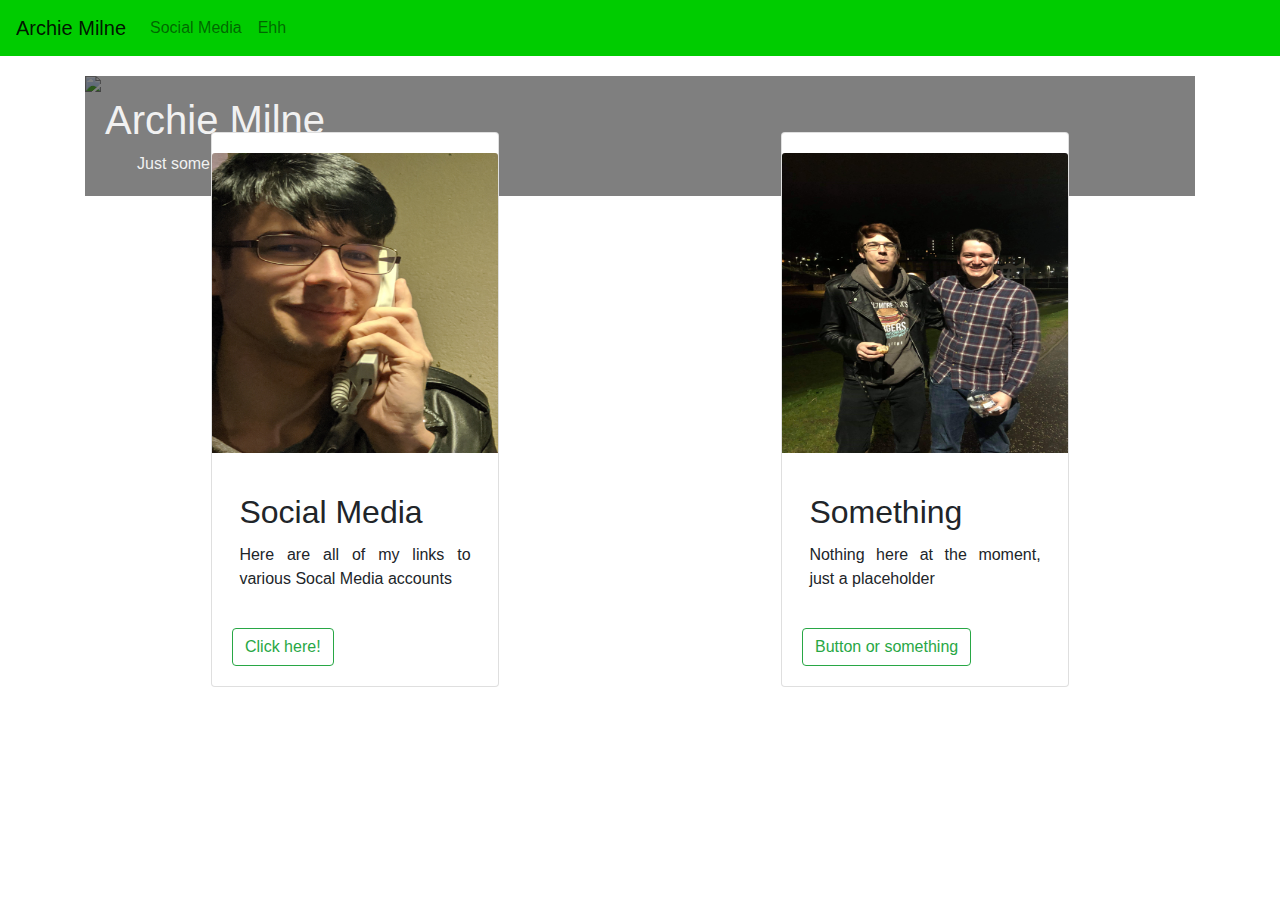
==== index.html @ 441029e2 "1" ====
<!doctype html>
<html lang="en">

<head>
  <title>Home</title>
  <meta charset="utf-8">
  <meta name="viewport" content="width=device-width, initial-scale=1, shrink-to-fit=no">

  <link rel="stylesheet" href="https://stackpath.bootstrapcdn.com/bootstrap/4.3.1/css/bootstrap.min.css" integrity="sha384-ggOyR0iXCbMQv3Xipma34MD+dH/1fQ784/j6cY/iJTQUOhcWr7x9JvoRxT2MZw1T" crossorigin="anonymous">
  <link rel="stylesheet" href="style.css">
</head>

<body>
  <nav class="navbar sticky-top navbar-expand-lg navbar-light">
    <a class="navbar-brand" href="index.html">
      Archie Milne
    </a>
    <button class="navbar-toggler" type="button" data-toggle="collapse" data-target="#navbarNavAltMarkup" aria-controls="navbarNavAltMarkup" aria-expanded="false" aria-label="Toggle navigation">
      <span class="navbar-toggler-icon"></span>
    </button>
    <div class="collapse navbar-collapse" id="navbarNavAltMarkup">
      <div class="navbar-nav">
        <a class="nav-item nav-link" href="social.html">Social Media</a>
        <a class="nav-item nav-link" href="ehh.html">Ehh</a>
      </div>
    </div>
  </nav>

  <main role="main" class="container">
    <div>
      <div class="infoImageMain">
        <img class="centimg" src="images/image1.jpg">
        <div class="content">
          <h1>Archie Milne</h1>
          <p>Just some filler text or something who knows?</p>
        </div>
      </div>

      <div class="row">
        <div class="card cardSpacing" style="width: 18rem;">
          <img src="./images/image2.jpg" class="centimg2 card-img-top" alt="Socal image">
          <div class="card-body">
            <h2 class="card-title">Social Media</h2>
            <p class="card-text">Here are all of my links to various Socal Media accounts
            </p>
            <pre> </pre>
            <a href="social.html" class="btn btn-outline-success">Click here!</a>
          </div>
        </div>
        <div class="card cardSpacing" style="width: 18rem;">
          <img src="./images/image3.jpeg" class="centimg2 card-img-top" alt="ehh who knows?">
          <div class="card-body">
            <h2 class="card-title">Something</h2>
            <p class="card-text">Nothing here at the moment, just a placeholder
            </p>
            <pre> </pre>
            <a href="ehh.html" class="btn btn-outline-success">Button or something</a>
          </div>
        </div>
      </div>
    </div>


    </div>
  </main>
  <script src="https://code.jquery.com/jquery-3.3.1.slim.min.js" integrity="sha384-q8i/X+965DzO0rT7abK41JStQIAqVgRVzpbzo5smXKp4YfRvH+8abtTE1Pi6jizo" crossorigin="anonymous"></script>
  <script src="https://cdnjs.cloudflare.com/ajax/libs/popper.js/1.14.7/umd/popper.min.js" integrity="sha384-UO2eT0CpHqdSJQ6hJty5KVphtPhzWj9WO1clHTMGa3JDZwrnQq4sF86dIHNDz0W1" crossorigin="anonymous"></script>
  <script src="https://stackpath.bootstrapcdn.com/bootstrap/4.3.1/js/bootstrap.min.js" integrity="sha384-JjSmVgyd0p3pXB1rRibZUAYoIIy6OrQ6VrjIEaFf/nJGzIxFDsf4x0xIM+B07jRM" crossorigin="anonymous"></script>
</body>

</html>
---- style.css ----
img{
  max-width: 100%;
  height: auto;
}
.navbar{
   background-color: #00cc00;
}
.centimg, .centimg2{
  display: block;
  margin:20px auto;
  scale:auto;
}
.centimg2{
  max-width: 100%;
  max-height: 300px;
}
.centre{
  display: block;
  margin-left: auto;
  margin-right: auto;
  max-width: 100%;
  height: auto;
}
h2{
  margin:0% 3%
}
p{
  margin:0% 3%;
  text-align: justify;

}
p.index {
  padding: 5%,0%;
  text-align: justify;
}
.infoImageMain{
  position: relative;
  max-width: auto;
  max-height: auto;
  margin:0 auto;
}
.infoImageMain .content{
  position: absolute;
  top:0;
  background: rgb(0, 0, 0);
  background: rgba(0, 0, 0, 0.5);
  color: #f1f1f1;
  width: 100%;
  padding: 20px;
}
::selection{
  color: white;
  background: #00cc00;
}
::-moz-selection{ /* selection for firefox*/
  color: white;
  background: #00cc00;
}
button{
  text-align: center
}
a .button{
  margin:auto;
}
.cardSpacing{
  /*this is mainly for the larger layouts where they need to be inline with the main photo*/
  display: block;
  margin:20px auto;
  scale:auto;
  max-width: 100%
}
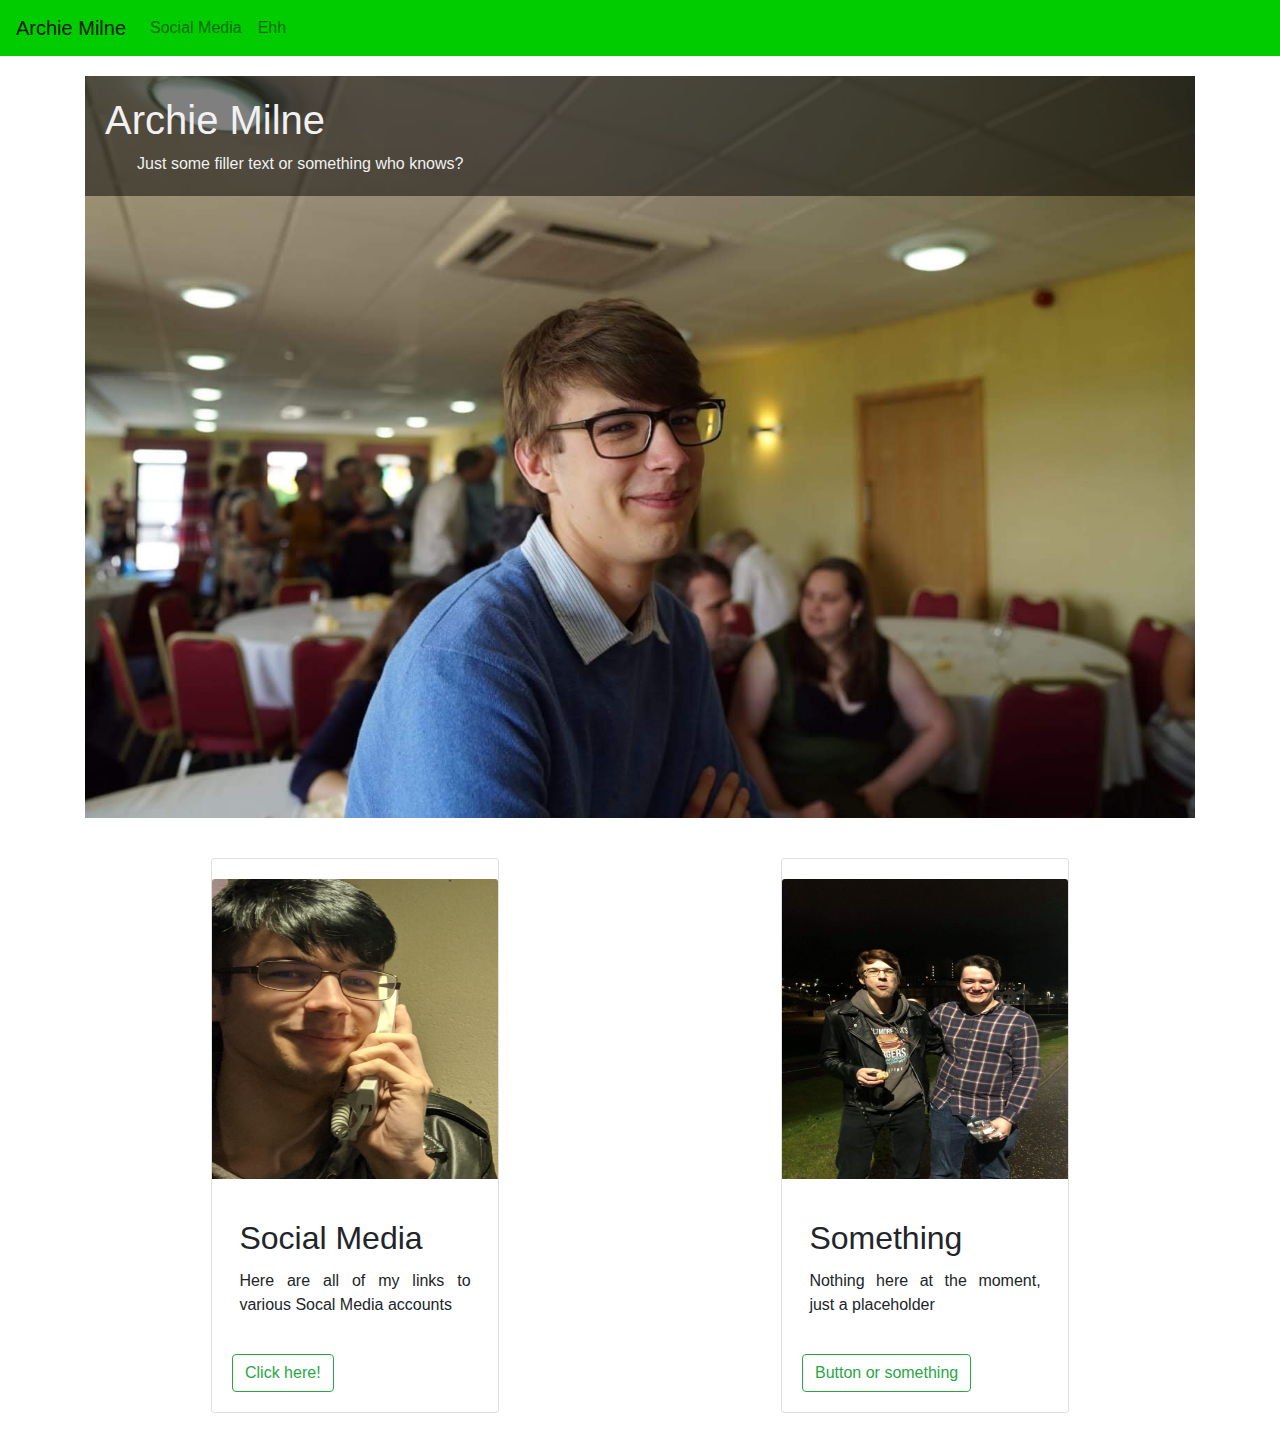
==== commit 807997d4: "hawtfixx" ====
--- a/index.html
+++ b/index.html
@@ -29,7 +29,7 @@
   <main role="main" class="container">
     <div>
       <div class="infoImageMain">
-        <img class="centimg" src="images/image1.jpg">
+        <img class="centimg" src="images/image1.JPG">
         <div class="content">
           <h1>Archie Milne</h1>
           <p>Just some filler text or something who knows?</p>
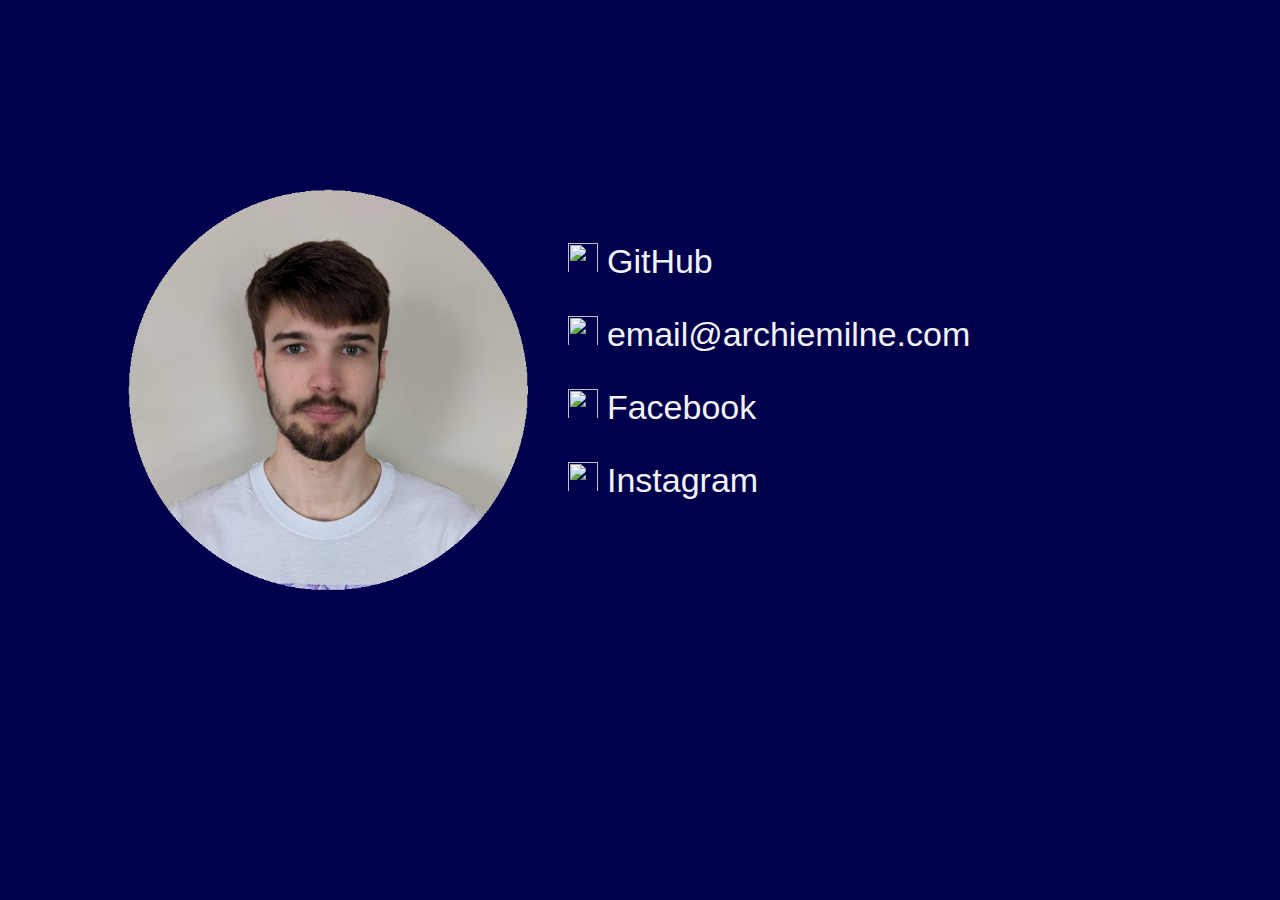
==== commit 50947f47: "may 2022" ====
--- a/index.html
+++ b/index.html
@@ -1,71 +1,23 @@
 <!doctype html>
 <html lang="en">
-
 <head>
-  <title>Home</title>
   <meta charset="utf-8">
   <meta name="viewport" content="width=device-width, initial-scale=1, shrink-to-fit=no">
-
-  <link rel="stylesheet" href="https://stackpath.bootstrapcdn.com/bootstrap/4.3.1/css/bootstrap.min.css" integrity="sha384-ggOyR0iXCbMQv3Xipma34MD+dH/1fQ784/j6cY/iJTQUOhcWr7x9JvoRxT2MZw1T" crossorigin="anonymous">
   <link rel="stylesheet" href="style.css">
 </head>
-
 <body>
-  <nav class="navbar sticky-top navbar-expand-lg navbar-light">
-    <a class="navbar-brand" href="index.html">
-      Archie Milne
-    </a>
-    <button class="navbar-toggler" type="button" data-toggle="collapse" data-target="#navbarNavAltMarkup" aria-controls="navbarNavAltMarkup" aria-expanded="false" aria-label="Toggle navigation">
-      <span class="navbar-toggler-icon"></span>
-    </button>
-    <div class="collapse navbar-collapse" id="navbarNavAltMarkup">
-      <div class="navbar-nav">
-        <a class="nav-item nav-link" href="social.html">Social Media</a>
-        <a class="nav-item nav-link" href="ehh.html">Ehh</a>
-      </div>
-    </div>
-  </nav>
-
-  <main role="main" class="container">
-    <div>
-      <div class="infoImageMain">
-        <img class="centimg" src="images/image1.JPG">
-        <div class="content">
-          <h1>Archie Milne</h1>
-          <p>Just some filler text or something who knows?</p>
-        </div>
-      </div>
-
-      <div class="row">
-        <div class="card cardSpacing" style="width: 18rem;">
-          <img src="./images/image2.jpg" class="centimg2 card-img-top" alt="Socal image">
-          <div class="card-body">
-            <h2 class="card-title">Social Media</h2>
-            <p class="card-text">Here are all of my links to various Socal Media accounts
-            </p>
-            <pre> </pre>
-            <a href="social.html" class="btn btn-outline-success">Click here!</a>
-          </div>
-        </div>
-        <div class="card cardSpacing" style="width: 18rem;">
-          <img src="./images/image3.jpeg" class="centimg2 card-img-top" alt="ehh who knows?">
-          <div class="card-body">
-            <h2 class="card-title">Something</h2>
-            <p class="card-text">Nothing here at the moment, just a placeholder
-            </p>
-            <pre> </pre>
-            <a href="ehh.html" class="btn btn-outline-success">Button or something</a>
-          </div>
-        </div>
-      </div>
-    </div>
-
-
-    </div>
+<div id="all">
+<!-- TODO Fix mobile view -->
+	<div id="picture">
+		<img src="images/me.png" alt="A nice photo of me" height="100%" width="100%">
+	</div>
+    <div id="links">
+		<p><img src="images/github.svg" height="30px" width="30px"><a href="https://github.com/archiemilne"> GitHub</a></p>
+		<p><img src="images/gmail.svg" height="30px" width="30px"> email@archiemilne.com</p>
+		<p><img src="images/facebook.svg" height="30px" width="30px"><a href="https://www.facebook.com/archie.milne"> Facebook</a></p>
+		<p><img src="images/instagram.svg" height="30px" width="30px"><a href="https://www.instagram.com/archiemilne1/"> Instagram</a></p>
+	</div>
+</div>
   </main>
-  <script src="https://code.jquery.com/jquery-3.3.1.slim.min.js" integrity="sha384-q8i/X+965DzO0rT7abK41JStQIAqVgRVzpbzo5smXKp4YfRvH+8abtTE1Pi6jizo" crossorigin="anonymous"></script>
-  <script src="https://cdnjs.cloudflare.com/ajax/libs/popper.js/1.14.7/umd/popper.min.js" integrity="sha384-UO2eT0CpHqdSJQ6hJty5KVphtPhzWj9WO1clHTMGa3JDZwrnQq4sF86dIHNDz0W1" crossorigin="anonymous"></script>
-  <script src="https://stackpath.bootstrapcdn.com/bootstrap/4.3.1/js/bootstrap.min.js" integrity="sha384-JjSmVgyd0p3pXB1rRibZUAYoIIy6OrQ6VrjIEaFf/nJGzIxFDsf4x0xIM+B07jRM" crossorigin="anonymous"></script>
 </body>
-
 </html>
--- a/style.css
+++ b/style.css
@@ -1,71 +1,52 @@
-img{
-  max-width: 100%;
-  height: auto;
+#links {
+	font-size: 34px;
+	font-family: Arial, sans-serif;
+	color: #f2f2f2;
+	display: inline-block;
+	width: 560px;
+	vertical-align: top;
+	text-align: left;
+	margin-left: 40px;
+	transform: translate(0, 50%)
 }
-.navbar{
-   background-color: #00cc00;
+
+#picture {
+	display: inline-block;
+	width: 400px;
+	transform: translate(0, 45%)
 }
-.centimg, .centimg2{
-  display: block;
-  margin:20px auto;
-  scale:auto;
+
+#all {
+	width: 1025px;
+	margin: 0 auto;
 }
-.centimg2{
-  max-width: 100%;
-  max-height: 300px;
+
+#links, #picture {
+	border: 1px;
+    float: left;
+    min-height: 400px;
 }
-.centre{
-  display: block;
-  margin-left: auto;
-  margin-right: auto;
-  max-width: 100%;
-  height: auto;
+
+ body {
+        background-color: #00004d;
 }
-h2{
-  margin:0% 3%
+
+a:link {
+  color: #f2f2f2;
+  text-decoration: none
 }
-p{
-  margin:0% 3%;
-  text-align: justify;
 
+a:visited {
+  color: #f2f2f2;
+  text-decoration: none
 }
-p.index {
-  padding: 5%,0%;
-  text-align: justify;
+
+a:hover {
+  color: #ffcc00;
+  text-decoration: none
 }
-.infoImageMain{
-  position: relative;
-  max-width: auto;
-  max-height: auto;
-  margin:0 auto;
-}
-.infoImageMain .content{
-  position: absolute;
-  top:0;
-  background: rgb(0, 0, 0);
-  background: rgba(0, 0, 0, 0.5);
-  color: #f1f1f1;
-  width: 100%;
-  padding: 20px;
-}
-::selection{
-  color: white;
-  background: #00cc00;
-}
-::-moz-selection{ /* selection for firefox*/
-  color: white;
-  background: #00cc00;
-}
-button{
-  text-align: center
-}
-a .button{
-  margin:auto;
-}
-.cardSpacing{
-  /*this is mainly for the larger layouts where they need to be inline with the main photo*/
-  display: block;
-  margin:20px auto;
-  scale:auto;
-  max-width: 100%
-}
+
+a:active {
+  color: #f2f2f2;
+  text-decoration: none
+}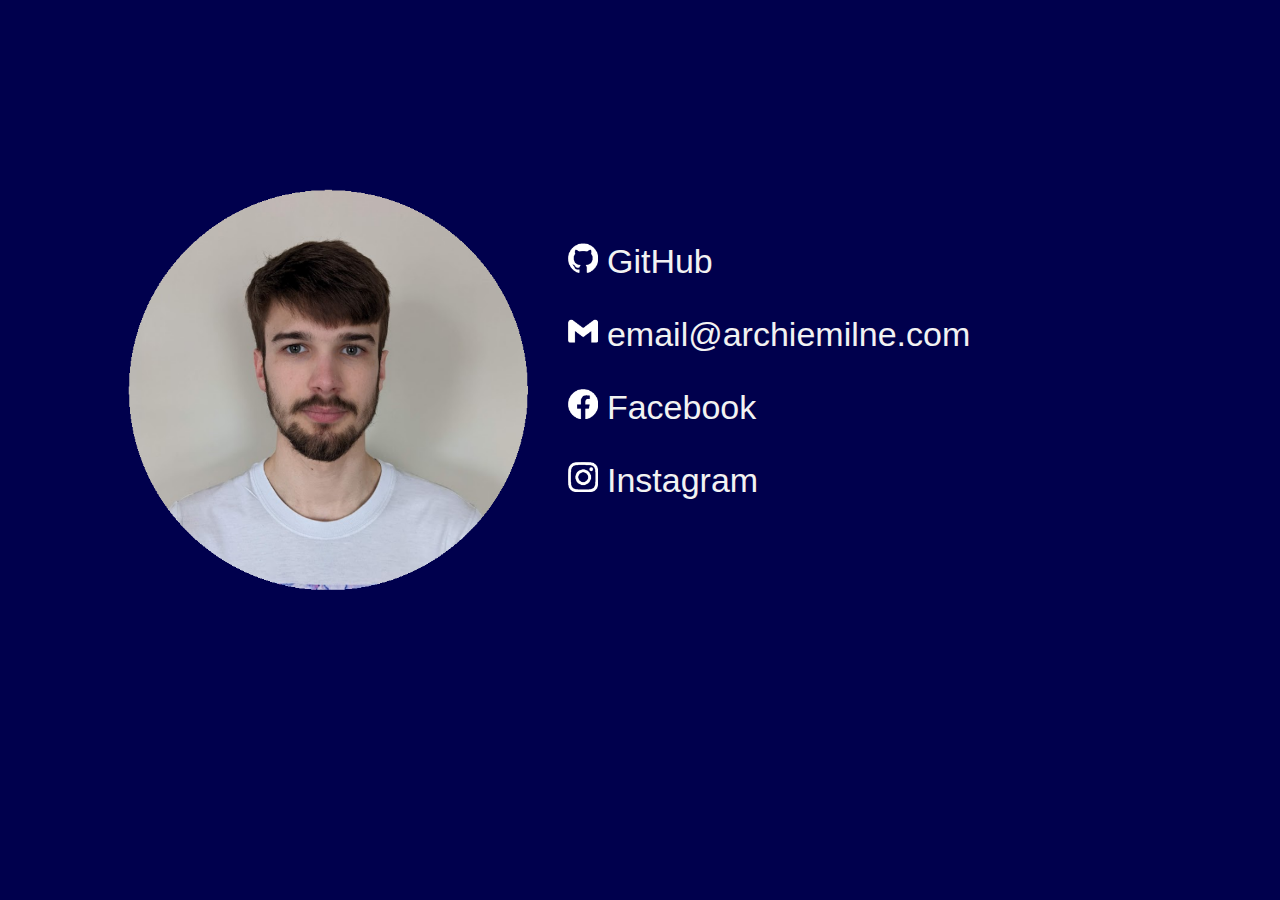
==== commit a58245fe: "1.1" ====
--- a/index.html
+++ b/index.html
@@ -12,10 +12,10 @@
 		<img src="images/me.png" alt="A nice photo of me" height="100%" width="100%">
 	</div>
     <div id="links">
-		<p><img src="images/github.svg" height="30px" width="30px"><a href="https://github.com/archiemilne"> GitHub</a></p>
-		<p><img src="images/gmail.svg" height="30px" width="30px"> email@archiemilne.com</p>
-		<p><img src="images/facebook.svg" height="30px" width="30px"><a href="https://www.facebook.com/archie.milne"> Facebook</a></p>
-		<p><img src="images/instagram.svg" height="30px" width="30px"><a href="https://www.instagram.com/archiemilne1/"> Instagram</a></p>
+		<p><img src="images/github.png" height="30px" width="30px"><a href="https://github.com/archiemilne"> GitHub</a></p>
+		<p><img src="images/gmail.png" height="30px" width="30px"><a href="mailto:email@archiemilne.com"> email@archiemilne.com</a></p>
+		<p><img src="images/facebook.png" height="30px" width="30px"><a href="https://www.facebook.com/archie.milne"> Facebook</a></p>
+		<p><img src="images/instagram.png" height="30px" width="30px"><a href="https://www.instagram.com/archiemilne1/"> Instagram</a></p>
 	</div>
 </div>
   </main>
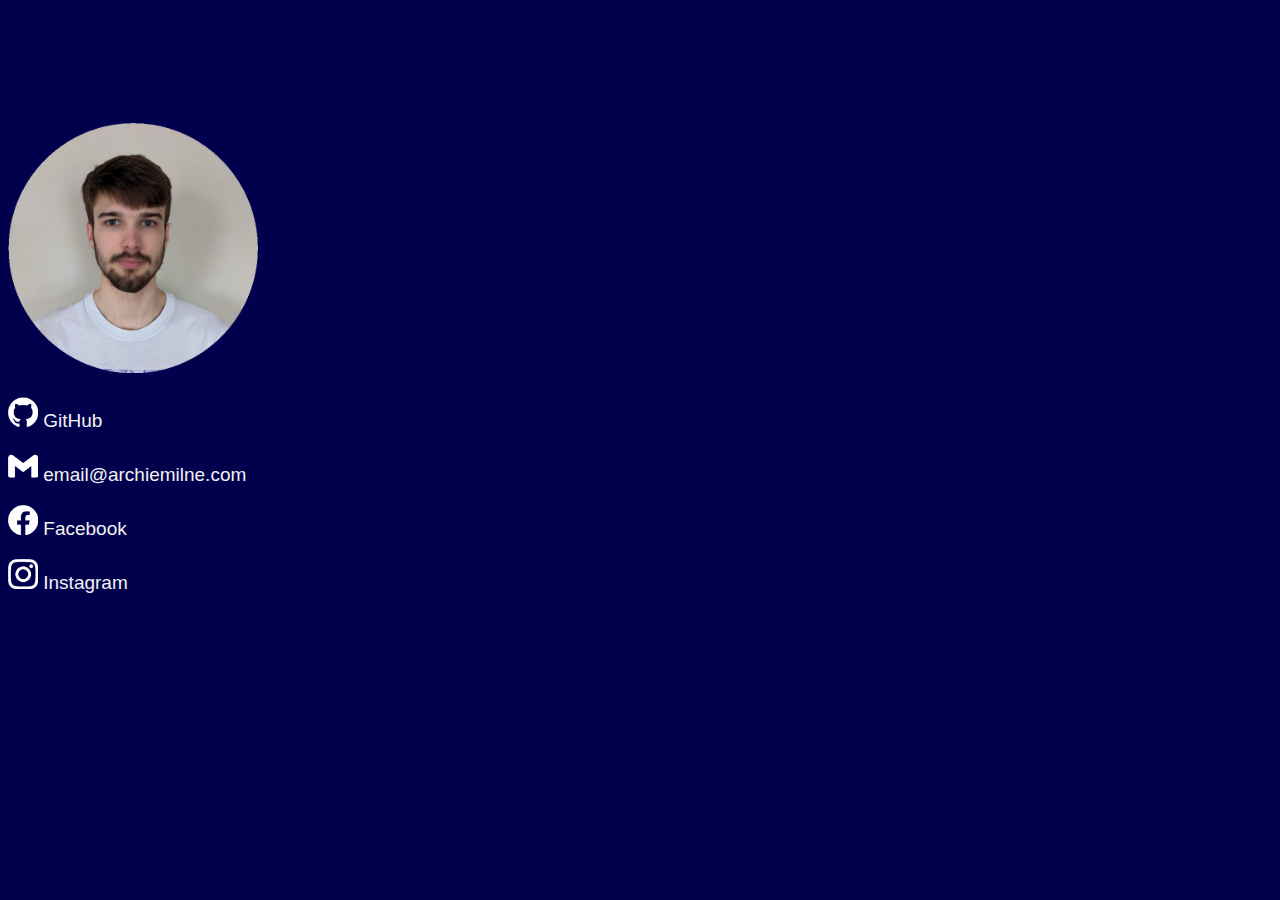
==== commit ee5520a3: "Added bootstrap and fixed mobile" ====
--- a/index.html
+++ b/index.html
@@ -1,23 +1,26 @@
 <!doctype html>
 <html lang="en">
-<head>
-  <meta charset="utf-8">
-  <meta name="viewport" content="width=device-width, initial-scale=1, shrink-to-fit=no">
-  <link rel="stylesheet" href="style.css">
-</head>
-<body>
-<div id="all">
-<!-- TODO Fix mobile view -->
-	<div id="picture">
-		<img src="images/me.png" alt="A nice photo of me" height="100%" width="100%">
-	</div>
-    <div id="links">
-		<p><img src="images/github.png" height="30px" width="30px"><a href="https://github.com/archiemilne"> GitHub</a></p>
-		<p><img src="images/gmail.png" height="30px" width="30px"><a href="mailto:email@archiemilne.com"> email@archiemilne.com</a></p>
-		<p><img src="images/facebook.png" height="30px" width="30px"><a href="https://www.facebook.com/archie.milne"> Facebook</a></p>
-		<p><img src="images/instagram.png" height="30px" width="30px"><a href="https://www.instagram.com/archiemilne1/"> Instagram</a></p>
-	</div>
-</div>
-  </main>
-</body>
+	<head>
+	  <link href="https://cdn.jsdelivr.net/npm/bootstrap@5.2.1/dist/css/bootstrap.min.css" rel="stylesheet" integrity="sha384-iYQeCzEYFbKjA/T2uDLTpkwGzCiq6soy8tYaI1GyVh/UjpbCx/TYkiZhlZB6+fzT" crossorigin="anonymous">
+	  <link rel="stylesheet" href="style.css">
+	  
+		<title>Archie Milne</title>
+	</head>
+	<body>
+		<div class="jumbotron vertical-center">
+			<div class="container">
+				<div class="row align-items-center">
+					<div class="col d-flex justify-content-end">
+					  <img src="images/me.png" alt="A nice photo of me" height="100%" width="100%" class="image">
+					</div>
+					<div class="col-7">
+						<p><img src="images/github.png" height="30px" width="30px"><a href="https://github.com/archiemilne"> GitHub</a></p>
+						<p><img src="images/gmail.png" height="30px" width="30px"><a href="mailto:email@archiemilne.com"> email@archiemilne.com</a></p>
+						<p><img src="images/facebook.png" height="30px" width="30px"><a href="https://www.facebook.com/archie.milne"> Facebook</a></p>
+						<p><img src="images/instagram.png" height="30px" width="30px"><a href="https://www.instagram.com/archiemilne1/"> Instagram</a></p>
+					</div>
+				</div>
+			</div>
+		</div>
+	</body>
 </html>
--- a/style.css
+++ b/style.css
@@ -1,34 +1,20 @@
-#links {
-	font-size: 34px;
+body {
+    background-color: #00004d;
 	font-family: Arial, sans-serif;
 	color: #f2f2f2;
-	display: inline-block;
-	width: 560px;
-	vertical-align: top;
-	text-align: left;
-	margin-left: 40px;
-	transform: translate(0, 50%)
+	font-size: 19px;
 }
 
-#picture {
-	display: inline-block;
-	width: 400px;
-	transform: translate(0, 45%)
+.image{
+	max-height: 250px;
+	max-width: 250px;
 }
 
-#all {
-	width: 1025px;
-	margin: 0 auto;
-}
-
-#links, #picture {
-	border: 1px;
-    float: left;
-    min-height: 400px;
-}
-
- body {
-        background-color: #00004d;
+.vertical-center {
+	min-height: 100%;
+	min-height: 80vh; 
+	display: flex;
+	align-items: center;
 }
 
 a:link {
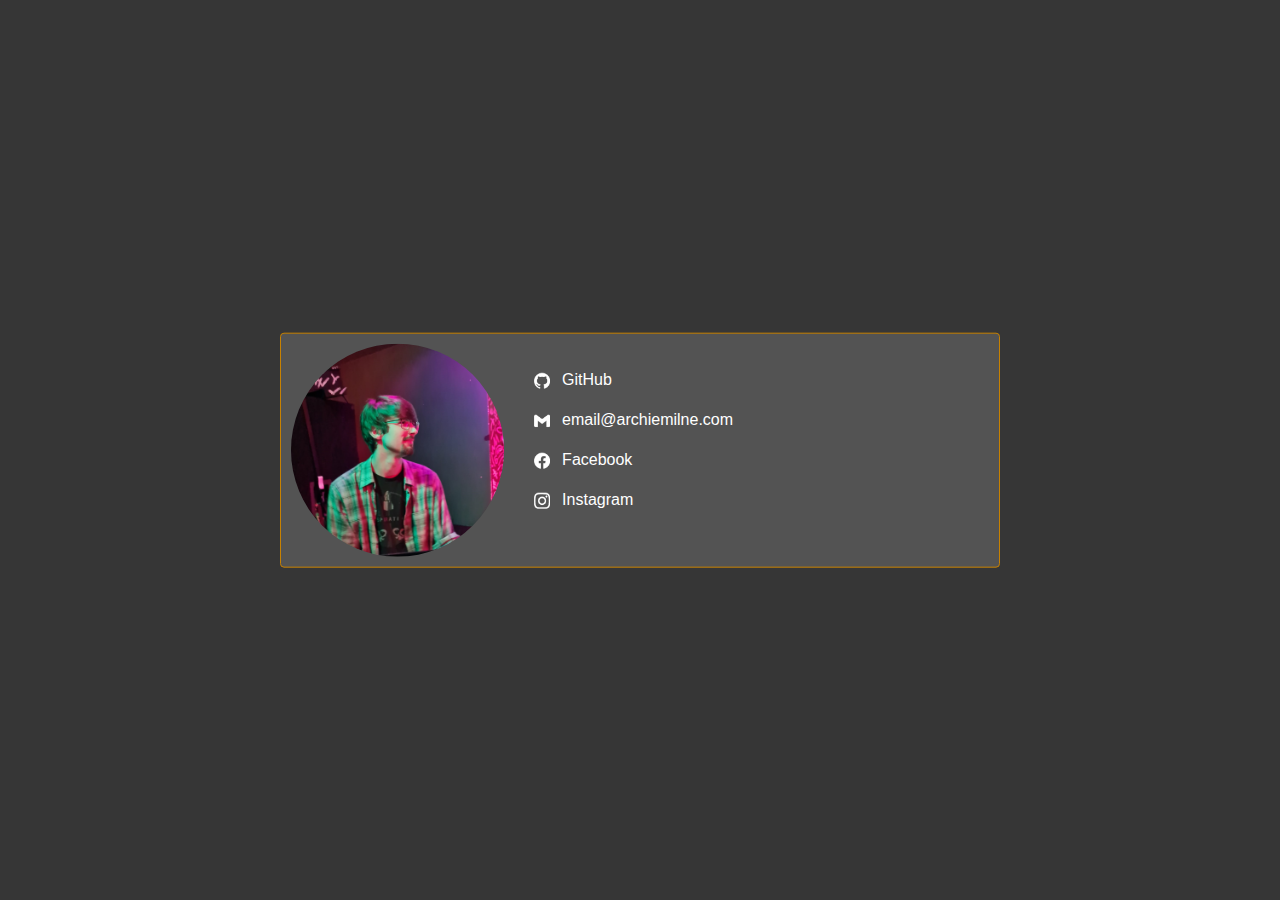
==== commit e0eb8263: "2.0" ====
--- a/index.html
+++ b/index.html
@@ -1,26 +1,34 @@
-<!doctype html>
-<html lang="en">
-	<head>
-	  <link href="https://cdn.jsdelivr.net/npm/bootstrap@5.2.1/dist/css/bootstrap.min.css" rel="stylesheet" integrity="sha384-iYQeCzEYFbKjA/T2uDLTpkwGzCiq6soy8tYaI1GyVh/UjpbCx/TYkiZhlZB6+fzT" crossorigin="anonymous">
-	  <link rel="stylesheet" href="style.css">
-	  
-		<title>Archie Milne</title>
-	</head>
-	<body>
-		<div class="jumbotron vertical-center">
-			<div class="container">
-				<div class="row align-items-center">
-					<div class="col d-flex justify-content-end">
-					  <img src="images/me.png" alt="A nice photo of me" height="100%" width="100%" class="image">
-					</div>
-					<div class="col-7">
-						<p><img src="images/github.png" height="30px" width="30px"><a href="https://github.com/archiemilne"> GitHub</a></p>
-						<p><img src="images/gmail.png" height="30px" width="30px"><a href="mailto:email@archiemilne.com"> email@archiemilne.com</a></p>
-						<p><img src="images/facebook.png" height="30px" width="30px"><a href="https://www.facebook.com/archie.milne"> Facebook</a></p>
-						<p><img src="images/instagram.png" height="30px" width="30px"><a href="https://www.instagram.com/archiemilne1/"> Instagram</a></p>
-					</div>
-				</div>
-			</div>
-		</div>
-	</body>
+<!DOCTYPE html>
+<html>
+<head>
+  <link rel="stylesheet" href="https://stackpath.bootstrapcdn.com/bootstrap/4.5.2/css/bootstrap.min.css" integrity="sha384-JcKb8q3iqJ61gNV9KGb8thSsNjpSL0n8PARn9HuZOnIxN0hoP+VmmDGMN5t9UJ0Z" crossorigin="anonymous">
+  <link rel="stylesheet" type="text/css" href="style.css">
+  <title>My Website</title>
+</head>
+<body class="dark-grey-bg">
+  <div class="container rounded light-dark-grey-bg orange-outline d-flex">
+    <div class="row">
+      <div class="col-4">
+        <img src="images/profile-picture.jpg" class="rounded-square">
+      </div>
+      <div class="col-5">
+      <div class="row-1">
+        <br>
+            <p><a href="https://github.com/archiemilne" class="link">
+            <img src="images/github-icon.png" class="link-icon">
+            GitHub</a></p>        
+            <p><a href="mailto:email@archiemilne.com" class="link">
+            <img src="images/email-icon.png" class="link-icon">
+            email@archiemilne.com</a></p>
+            <p><a href="https://www.facebook.com/archie.milne" class="link">
+            <img src="images/facebook-icon.png" class="link-icon">
+            Facebook</a></p>
+            <a href="https://www.instagram.com/archiemilne1/" class="link">
+            <img src="images/instagram-icon.png" class="link-icon">
+            Instagram</a>
+        </div>
+    </div>
+    </div>
+  </div>
+</body>
 </html>
--- a/style.css
+++ b/style.css
@@ -1,38 +1,52 @@
-body {
-    background-color: #00004d;
-	font-family: Arial, sans-serif;
-	color: #f2f2f2;
-	font-size: 19px;
-}
-
-.image{
-	max-height: 250px;
-	max-width: 250px;
-}
-
-.vertical-center {
-	min-height: 100%;
-	min-height: 80vh; 
-	display: flex;
-	align-items: center;
-}
-
-a:link {
-  color: #f2f2f2;
-  text-decoration: none
-}
-
-a:visited {
-  color: #f2f2f2;
-  text-decoration: none
-}
-
-a:hover {
-  color: #ffcc00;
-  text-decoration: none
-}
-
-a:active {
-  color: #f2f2f2;
-  text-decoration: none
-}+body.dark-grey-bg {
+    background-color: rgb(54, 54, 54);
+  }
+  
+  .light-dark-grey-bg {
+    background-color: rgb(83, 83, 83);
+  }
+  
+  .orange-outline {
+    border: 1px solid rgb(199, 129, 1);
+  }
+  
+  .rounded {
+    border-radius: 10px;
+    justify-content: center;
+    border-radius: 10px;
+    max-width: 720px;
+    position: absolute;
+    top: 50%;
+    left: 50%;
+    transform: translate(-50%, -50%);
+    padding: 10px;
+  }
+  
+  .rounded-square {
+    border-radius: 50%;
+    max-height: 100%;
+    max-width: 100%;
+  }
+  
+  a.link {
+    color: white;
+    text-decoration: none;
+  }
+  
+  a.link:hover {
+    color: rgb(199, 129, 1);
+  }
+  
+  .link-icon {
+    width: 16px;
+    height: 16px;
+    margin-right: 8px;
+    vertical-align: middle;
+    display: inline-block;
+  }
+  
+  .link-icon,
+  a.link:hover .link-icon {
+    color: rgb(199, 129, 1);
+  }
+  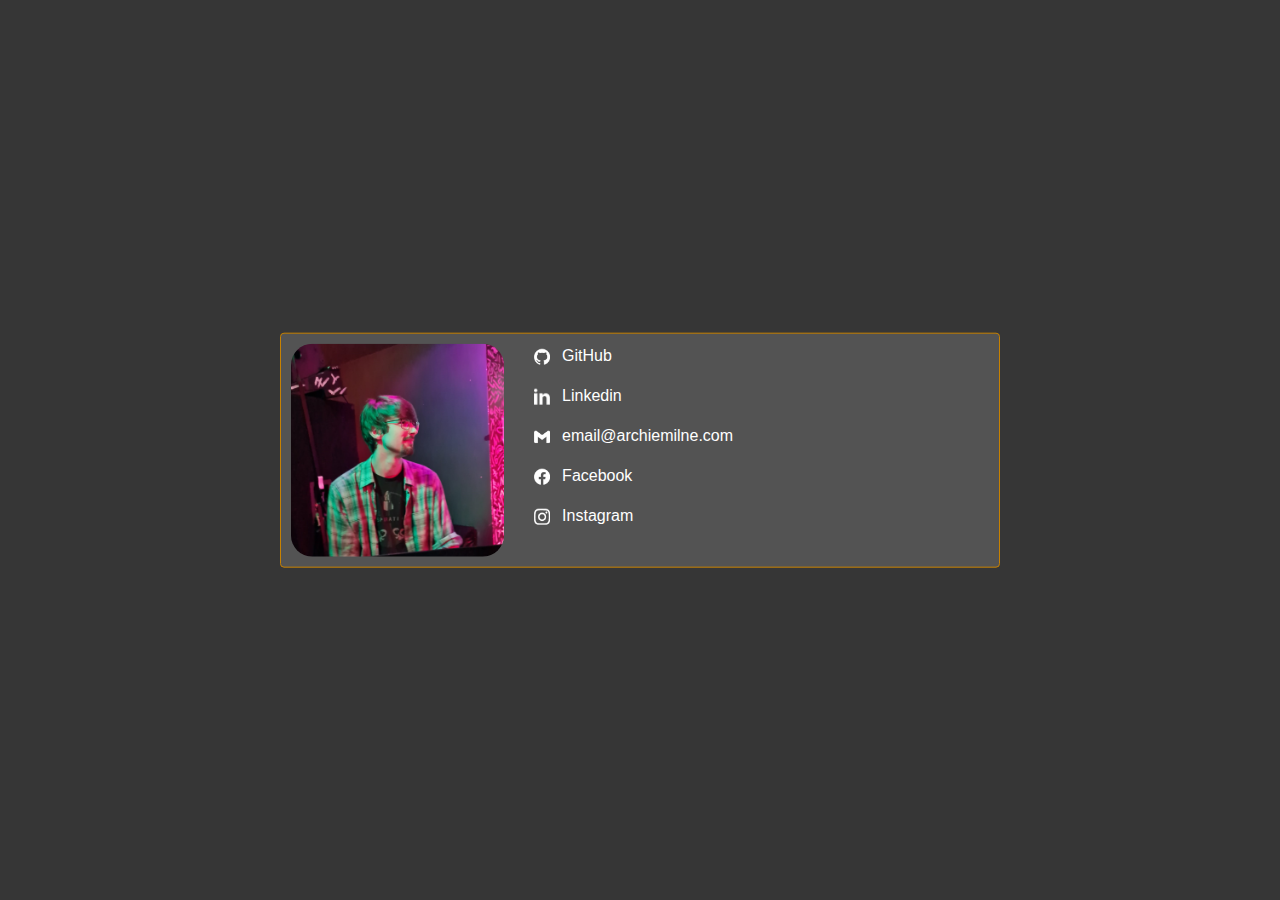
==== commit 092b8d23: "2.1" ====
--- a/index.html
+++ b/index.html
@@ -3,7 +3,7 @@
 <head>
   <link rel="stylesheet" href="https://stackpath.bootstrapcdn.com/bootstrap/4.5.2/css/bootstrap.min.css" integrity="sha384-JcKb8q3iqJ61gNV9KGb8thSsNjpSL0n8PARn9HuZOnIxN0hoP+VmmDGMN5t9UJ0Z" crossorigin="anonymous">
   <link rel="stylesheet" type="text/css" href="style.css">
-  <title>My Website</title>
+  <title>Archie Milne</title>
 </head>
 <body class="dark-grey-bg">
   <div class="container rounded light-dark-grey-bg orange-outline d-flex">
@@ -13,21 +13,23 @@
       </div>
       <div class="col-5">
       <div class="row-1">
-        <br>
-            <p><a href="https://github.com/archiemilne" class="link">
-            <img src="images/github-icon.png" class="link-icon">
-            GitHub</a></p>        
-            <p><a href="mailto:email@archiemilne.com" class="link">
-            <img src="images/email-icon.png" class="link-icon">
-            email@archiemilne.com</a></p>
-            <p><a href="https://www.facebook.com/archie.milne" class="link">
-            <img src="images/facebook-icon.png" class="link-icon">
-            Facebook</a></p>
-            <a href="https://www.instagram.com/archiemilne1/" class="link">
-            <img src="images/instagram-icon.png" class="link-icon">
-            Instagram</a>
+        <p><a href="https://github.com/archiemilne" class="link">
+        <img src="images/github-icon.png" class="link-icon">
+        GitHub</a></p>
+        <p><a href="https://www.linkedin.com/in/archie-milne-672553257/" class="link">
+        <img src="images/linkedin-icon.png" class="link-icon">
+        Linkedin</a></p> 
+        <p><a href="mailto:email@archiemilne.com" class="link">
+        <img src="images/email-icon.png" class="link-icon">
+        email@archiemilne.com</a></p>
+        <p><a href="https://www.facebook.com/archie.milne" class="link">
+        <img src="images/facebook-icon.png" class="link-icon">
+        Facebook</a></p>
+        <a href="https://www.instagram.com/archiemilne1/" class="link">
+        <img src="images/instagram-icon.png" class="link-icon">
+        Instagram</a>
         </div>
-    </div>
+      </div>
     </div>
   </div>
 </body>
--- a/style.css
+++ b/style.css
@@ -13,7 +13,6 @@
   .rounded {
     border-radius: 10px;
     justify-content: center;
-    border-radius: 10px;
     max-width: 720px;
     position: absolute;
     top: 50%;
@@ -23,7 +22,7 @@
   }
   
   .rounded-square {
-    border-radius: 50%;
+    border-radius: 10%;
     max-height: 100%;
     max-width: 100%;
   }
@@ -48,5 +47,4 @@
   .link-icon,
   a.link:hover .link-icon {
     color: rgb(199, 129, 1);
-  }
-  +  }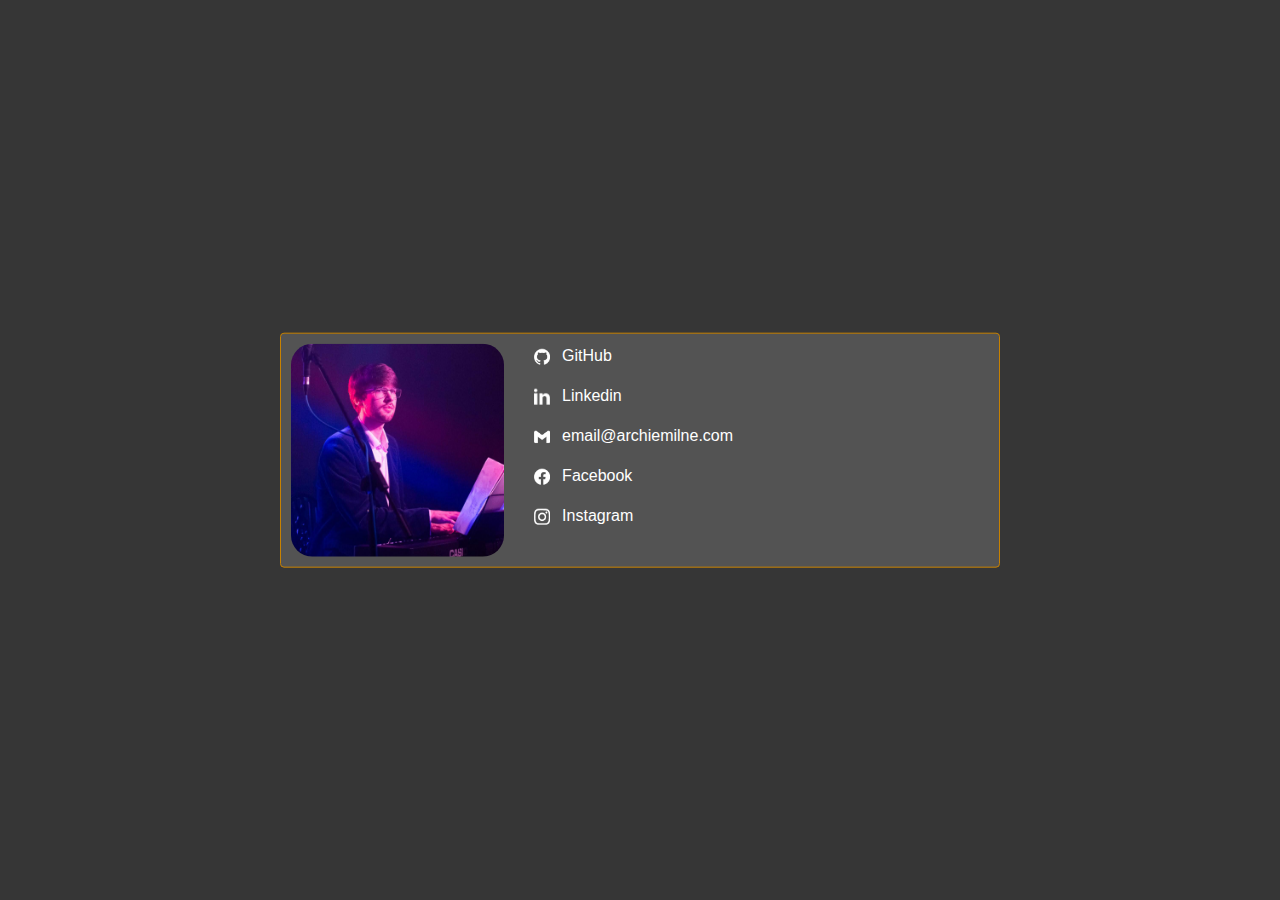
==== commit d30810e7: "Update index.html" ====
--- a/index.html
+++ b/index.html
@@ -9,7 +9,7 @@
   <div class="container rounded light-dark-grey-bg orange-outline d-flex">
     <div class="row">
       <div class="col-4">
-        <img src="images/profile-picture.jpg" class="rounded-square">
+        <img src="images/profile-picture.png" class="rounded-square">
       </div>
       <div class="col-5">
       <div class="row-1">
